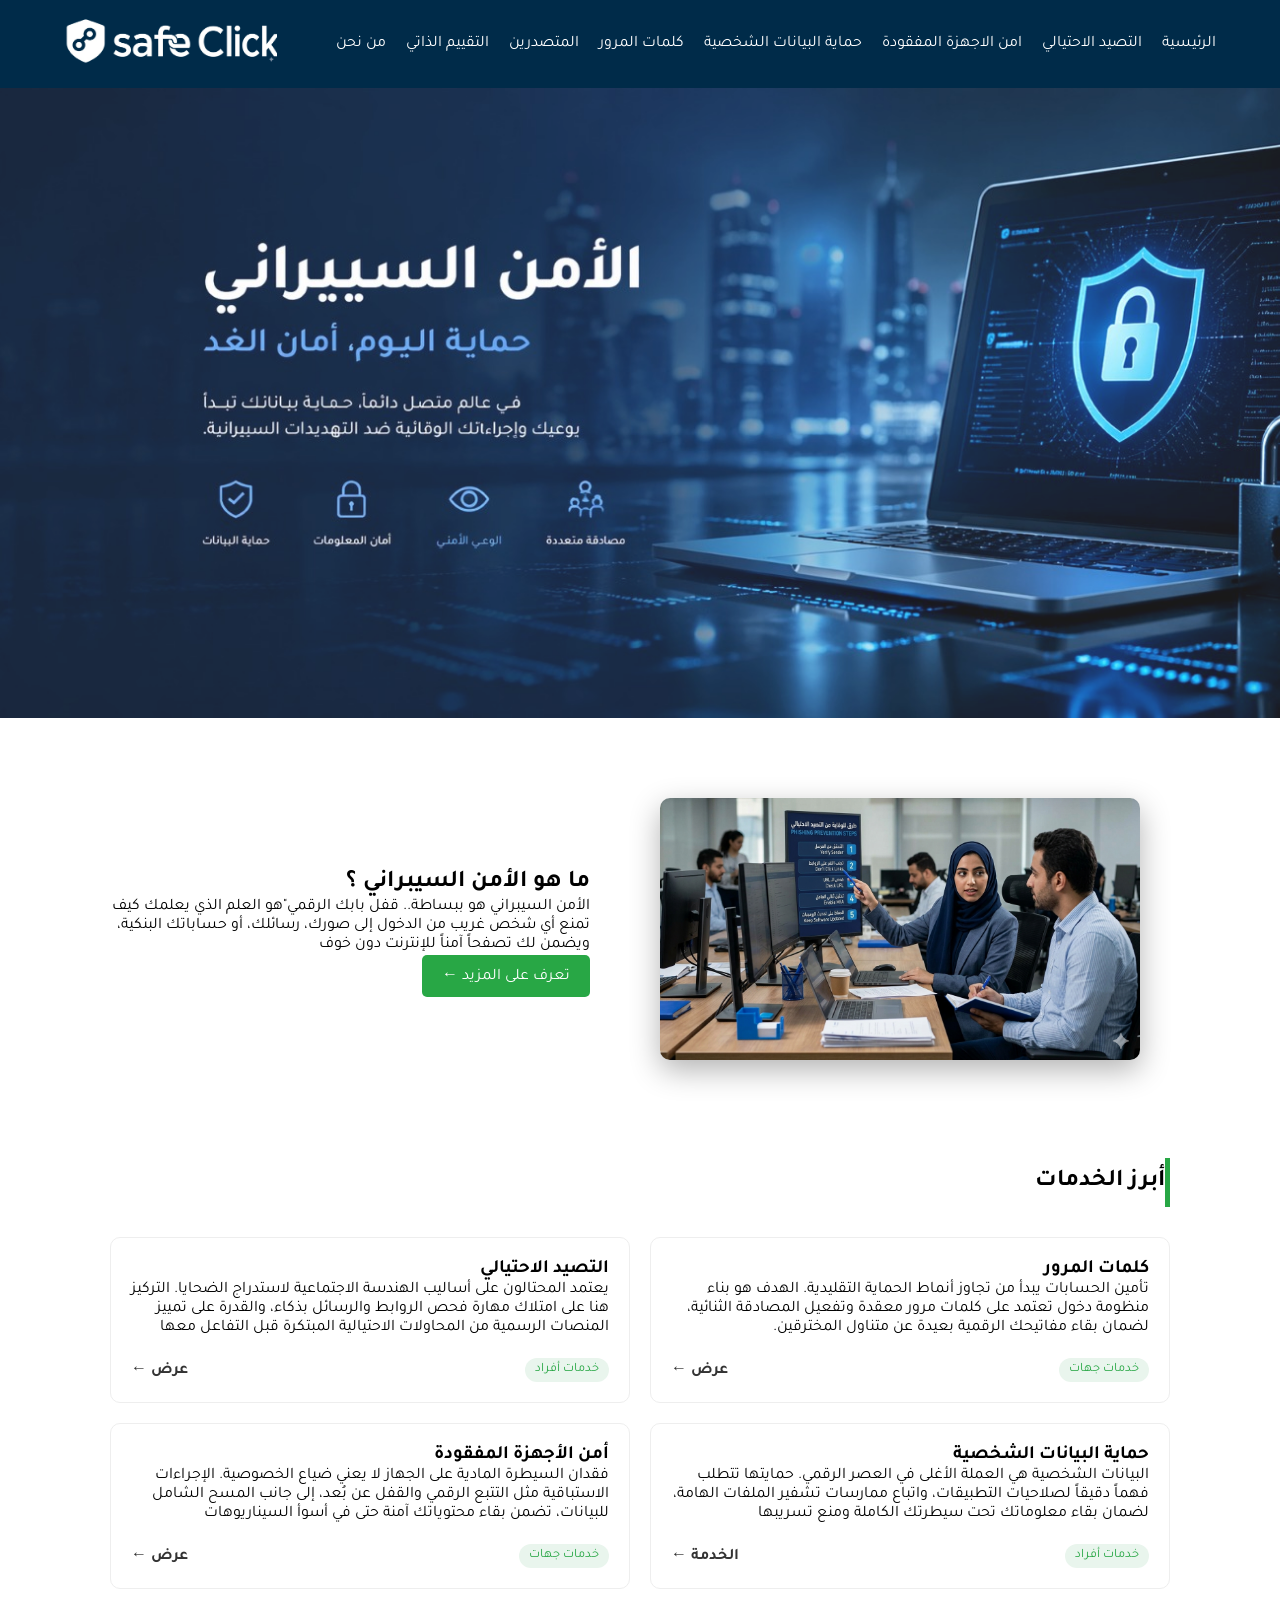
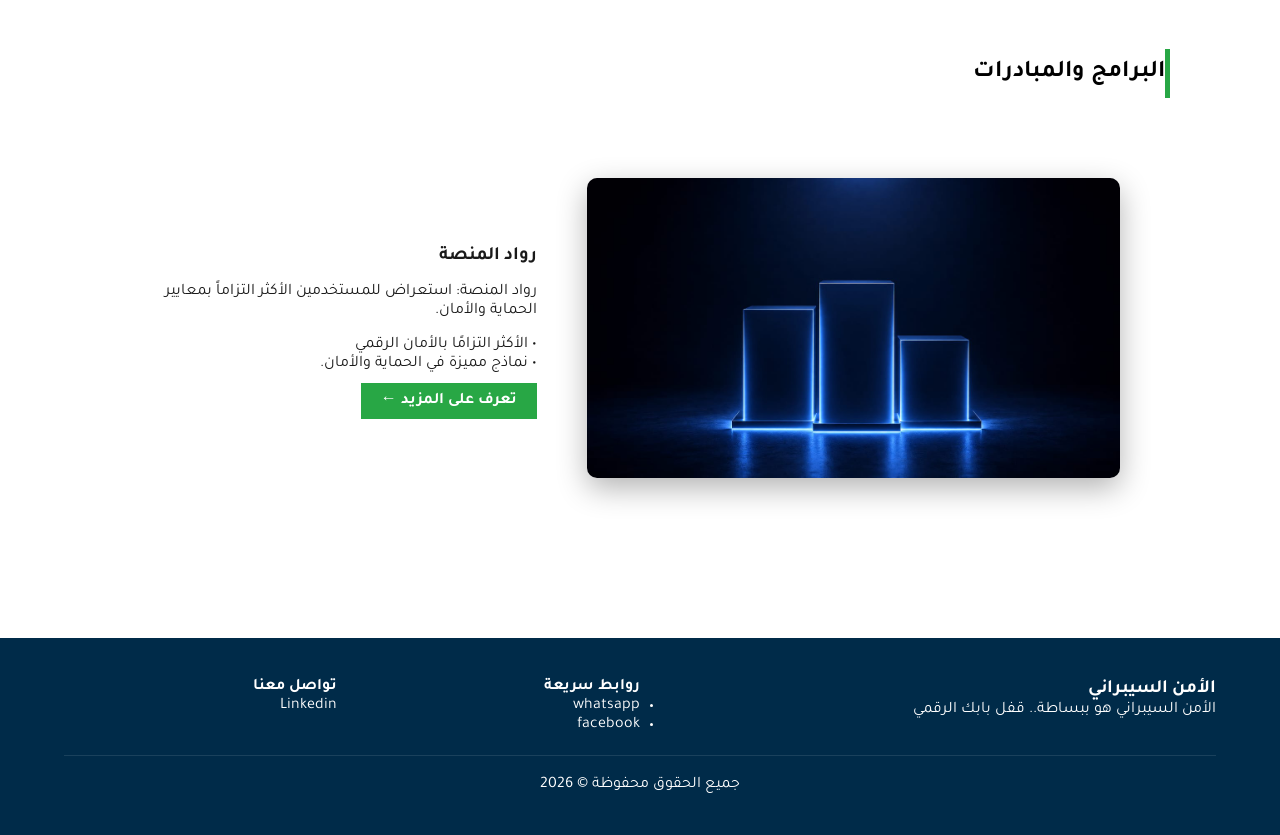
==== profile.html @ 9db830da "first clean upload" ====
<!DOCTYPE html>
<html lang="ar" dir="rtl">
<head>
    <meta charset="UTF-8">
    <meta name="viewport" content="width=device-width, initial-scale=1.0">
    <title>Safe Click | الهيئة الوطنية للأمن السيبراني</title>
    <link rel="icon" type="image/png" href="./home/hom.jpeg">
    <link rel="stylesheet" href="./profile.css">
    <link href="https://fonts.googleapis.com/css2?family=Tajawal:wght@300;500;700&display=swap" rel="stylesheet">
</head>
<body>

    <header class="main-header">
        <div class="header-container">
            
            <div class="right-header-section">
                
                
                <div class="menu-toggle" id="mobile-menu">
                    <span class="bar"></span>
                    <span class="bar"></span>
                    <span class="bar"></span>
                </div>

                <nav>
                    <ul class="nav-list" id="nav-list">
                        <li><a href="">الرئيسية</a></li>
                        <li><a href="./phishing.html">التصيد الاحتيالي</a></li>
                        <li><a href="./security.html">امن الاجهزة المفقودة</a></li>
                        <li><a href="./protection.html">  حماية البيانات الشخصية</a></li>
                        <li><a href="./passwords.html"> كلمات المرور</a></li>
                        <li><a href="./malware.html"> المتصدرين</a></li>
                        <li><a href="./activite.html"> التقييم الذاتي</a></li>
                        <li><a href="./about.html"> من  نحن</a></li>
                    </ul>
                </nav>
            </div>

            <div class="top-left-logo">
                <img src="./Gemini_Generated_Image_d83t30d83t30d83t-removebg-preview.png" alt="safe Click">
            </div>
        </div>
    </header>

    <section class="hero">
        <div class="hero-content">
           
        </div>
    </section>

    <main class="container">
        <section class="about-section">
            <div class="about-image">
                <img src="./phishing/الوقاية 2.png" alt="NCA Logo">
            </div>
            <div class="about-content">
                <h2>   ما هو الأمن السيبراني ؟ </h2>
                <p>الأمن السيبراني هو ببساطة.. قفل بابك الرقمي"هو العلم الذي يعلمك كيف تمنع أي شخص غريب من الدخول إلى صورك، رسائلك، أو حساباتك البنكية، ويضمن لك تصفحاً آمناً للإنترنت دون خوف</p>
                <a href="./Passwords.html" class="btn-green">تعرف على المزيد ←</a>
            </div>
        </section>

        <div class="section-header">
            <h2 class="section-title">أبرز الخدمات</h2>
                    </div>
        
        <div class="services-grid">
            <div class="card">
                <h3> كلمات المرور  </h3>
                <p>تأمين الحسابات يبدأ من تجاوز أنماط الحماية التقليدية. الهدف هو بناء منظومة دخول تعتمد على كلمات مرور معقدة وتفعيل المصادقة الثنائية، لضمان بقاء مفاتيحك الرقمية بعيدة عن متناول المخترقين.</p>
                <div class="card-footer">
                    <span class="tag">خدمات جهات</span>
                    <a href="./passwords.html" class="btn-more">عرض  ←</a>
                </div>
            </div>

            <div class="card">
                <h3> التصيد الاحتيالي</h3>
                <p> 
يعتمد المحتالون على أساليب الهندسة الاجتماعية لاستدراج الضحايا. التركيز هنا على امتلاك مهارة فحص الروابط والرسائل بذكاء، والقدرة على تمييز المنصات الرسمية من المحاولات الاحتيالية المبتكرة قبل التفاعل معها
</p>
                <div class="card-footer">
                    <span class="tag">خدمات أفراد</span>
                    <a href="./phishing.html" class="btn-more">عرض  ←</a>
                </div>
            </div>

            <div class="card">
                <h3>  حماية البيانات الشخصية</h3>
                <p>  البيانات الشخصية هي العملة الأغلى في العصر الرقمي. حمايتها تتطلب فهماً دقيقاً لصلاحيات التطبيقات، واتباع ممارسات تشفير الملفات الهامة، لضمان بقاء معلوماتك تحت سيطرتك الكاملة ومنع تسريبها</p>
                <div class="card-footer">
                    <span class="tag">خدمات أفراد</span>
                    <a href="./protection.html" class="btn-more"> الخدمة ←</a>
                </div>
            </div>

            <div class="card">
                <h3>  أمن الأجهزة المفقودة</h3>
                <p> فقدان السيطرة المادية على الجهاز لا يعني ضياع الخصوصية. الإجراءات الاستباقية مثل التتبع الرقمي والقفل عن بُعد، إلى جانب المسح الشامل للبيانات، تضمن بقاء محتوياتك آمنة حتى في أسوأ السيناريوهات </p>
                <div class="card-footer">
                    <span class="tag">خدمات جهات</span>
                    <a href="./security.html" class="btn-more">عرض  ←</a>
                </div>
            </div>
        </div>

        <section class="programs-section">
            <h2 class="section-title">البرامج والمبادرات</h2>
            <div class="program-box">
                <img src="./home/WhatsApp Image 2026-05-12 at 9.42.38 AM.jpeg" alt="Cyber" class="prog-img">
                <div class="prog-info">
                    <div class="prog-header">
                        <h3>   رواد المنصة</h3>
                    
                    </div>
                    <p>  رواد المنصة: استعراض للمستخدمين الأكثر التزاماً بمعايير الحماية والأمان.</p>
                    <ul class="prog-list">
                        
                        <li>الأكثر التزامًا بالأمان الرقمي </li>
                        <li> نماذج مميزة في الحماية والأمان.</li> 
                    </ul>
                    <a href="./malware.html" class="all-link">تعرف على المزيد ←</a>
                </div>
           <!-- <div>
  <a href="./chat.html" class="floating-icon" title=" chat bot">
    <img id="about" src="./chat.jpeg" alt="About">
  </a>
</div> -->
            </div>
        </section>
    </main>

    <footer class="main-footer">
        <div class="footer-container">
            <div class="footer-col">
                <h3 class="footer-logo">الأمن السيبراني</h3>

            <p> الأمن السيبراني هو ببساطة.. قفل بابك الرقمي </p>
        
            </div>
            <div class="footer-col">
                <h4>روابط سريعة</h4>
                <ul>
                 <li><a href="https://wa.me/201557120352">whatsapp </a></li>
            <li>
              <a href="https://www.facebook.com/profile.php?id=61589267420290">
                facebook</a></li>
                </ul>
            </div>
            <div class="footer-col">
                <h4>تواصل معنا</h4>
                <p>
              <a href="https://www.linkedin.com/in/safe-click-032a72406/" >
                Linkedin </a></p>
            </div>
        </div>
        <div class="footer-bottom">
            <p>جميع الحقوق محفوظة © 2026</p>
        </div>
    </footer>

    <script src="./profile.js"></script>
</body>
</html>
---- profile.css ----
:root {
  --primary-blue: #002b49;
  --accent-green: #28a745;
  --white: #ffffff;
}

* {
  margin: 0;
  padding: 0;
  box-sizing: border-box;
  font-family: 'Tajawal', sans-serif;
}

body {
  background-color: var(--white);
  direction: rtl;
}

/* --- الهيدر --- */
.main-header {
  background-color: var(--primary-blue);
  padding: 15px 5%;
  /* position: sticky; */
  top: 0;
  z-index: 1000;
}

.header-container {
  display: flex;
  justify-content: space-between;
  align-items: center;
}

.right-header-section {
  display: flex;
  align-items: center;
  gap: 40px;
}

.agency-name {
  color: white;
  font-weight: bold;
  font-size: 1.1rem;
  border-left: 1px solid rgba(255, 255, 255, 0.3);
  padding-left: 20px;
}

.nav-list {
  display: flex;
  list-style: none;
  gap: 20px;
}
.nav-list a {
  color: white;
  text-decoration: none;
  font-size: 1rem;
}

.top-left-logo img {
  height: 50px;
  
}

/* زر الجوال */
.menu-toggle {
  display: none;
  cursor: pointer;
  flex-direction: column;
  gap: 4px;
}
.menu-toggle .bar {
  width: 25px;
  height: 17px;
  background: white;
}

/* --- باقي التنسيقات --- */
.hero {
  height: 70vh;
background-image: url("./home/hom.jpeg");
  background-size: cover;
  display: flex;
  align-items: center;
  justify-content: center;
  text-align: center;
  color: white;
  opacity: 0.9;
}

.container {
  max-width: 1100px;
  margin: 50px auto;
  padding: 0 20px;
}

.about-section {
  display: flex;
  gap: 40px;
  align-items: center;
  margin-bottom: 60px;
}
.about-image {
  flex: 1;
 
  border-radius: 15px;
  padding: 30px;
}
.about-image img {
  width: 100%;
   box-shadow: 0 10px 30px rgba(0,0,0,0.3); /* ظل للصورة لتظهر فوق الأخضر */
    border-radius: 10px;
}
.about-content {
  flex: 1;
}

.btn-green {
  background: var(--accent-green);
  color: white;
  padding: 10px 20px;
  text-decoration: none;
  border-radius: 5px;
  display: inline-block;
}

.section-title {
  border-right: 5px solid var(--accent-green);
  padding-right: 15px;
  margin-bottom: 30px;
  padding: 10px 0;
}
.services-grid {
  display: grid;
  grid-template-columns: 1fr 1fr;
  gap: 20px;
}
.card {
  border: 1px solid #eee;
  padding: 20px;
  border-radius: 10px;
}
.card-footer {
  display: flex;
  justify-content: space-between;
  align-items: center;
  margin-top: 20px;
}
.tag {
  background: #e9f5ed;
  color: var(--accent-green);
  padding: 4px 10px;
  border-radius: 15px;
  font-size: 0.8rem;
}
.btn-more {
  text-decoration: none;
  color: #333;
  font-weight: bold;
}
.programs-section {
    padding: 60px 0; /* مساحة حول القسم */
}

.program-box {
  
   display: flex;
    align-items: center;
    justify-content: space-between;
    padding: 50px;
    border-radius: 0; 
    min-height: 250px;
    gap:30px;
    position: relative;
}

.prog-info {
    flex: 1;
    color: rgb(26, 26, 26); /* النص داخل الأخضر يكون أبيض */
    padding-right: 20px;
    text-align: right;
}

.prog-info h3, .prog-info p, .prog-info ul {
    margin-bottom: 15px;
}

.prog-list {
    list-style: none;
    padding: 0;
}

.prog-list li::before {
    content: "• ";
    color: rgb(20, 20, 20);
}

/* زر تعرف على المزيد داخل الصندوق الأخضر */
.prog-info .all-link {
    background: transparent;
    text-decoration: none;
    border: none;
      background: var(--accent-green);
  color: white;
  padding: 10px 20px;
  text-decoration: none;
    font-weight: bold;
    

    
   
}

.programs-section img{
   height:300px;
   
     box-shadow: 0 10px 30px rgba(0,0,0,0.3); /* ظل للصورة لتظهر فوق الأخضر */
    border-radius: 10px;
}

.main-footer {
  background: var(--primary-blue);
  color: white;
  padding: 40px 5%;
  margin-top: 50px;
}
.footer-container {
  display: grid;
  grid-template-columns: 2fr 1fr 1fr;
  gap: 30px;
}
.footer-bottom {
  text-align: center;
  padding-top: 20px;
  border-top: 1px solid rgba(255, 255, 255, 0.1);
  margin-top: 20px;
}
li a:hover {
    color: var(--accent-green);
}
.footer-col a{
  color: white;
    text-decoration: none;
}
/* .floating-icon {
            position:absolute;
            bottom:50px; 
           left: 4px;
            width: 90px;
             height: 90px; 
            animation: pulse 2s infinite;
            z-index: 1000;
        }
        #about {
            width: 100%;
             height: 100%; 
            border-radius: 50%;
            border: 3px solid white; box-shadow: 0 4px 15px rgba(0,0,0,0.2);
            object-fit: cover;
        } */
/* --- متجاوب مع الجوال --- */
@media (max-width: 768px) {
  .menu-toggle {
    display: flex;
  }
  /* .floating-icon {
            position:absolute;
            bottom:70px; 
           left:2px;
            width: 50px;
             height: 50px; 
            animation: pulse 2s infinite;
            z-index: 1000;
} */
   
  .nav-list {
    position: absolute;
    top: 12%;
    right: -100%;
    width: 100%;
    background: var(--primary-blue);
    flex-direction: column;
    padding: 20px;
    transition: 0.3s;
    z-index: 999;

  }
  .nav-list.active {
    right: 0;
    
  }
  .about-section,
  .services-grid,
  .footer-container {
    flex-direction: column;
    grid-template-columns: 1fr;
  }
  .agency-name {
    border-left: none;
  }
  .program-box img{
    width: 80vw;
    height: auto;
  }
  .program-box {
  

  flex-direction: column;
    grid-template-columns: 1fr;
    
  }
  
  .hero {
  height: 30vh;
   background-size: cover;
  

}
.menu-toggle .bar {
  width: 25px;
  height: 3px;
  background: white;
  border-radius: 5px;
}
}
li a{
    color: white;
    text-decoration: none;
}
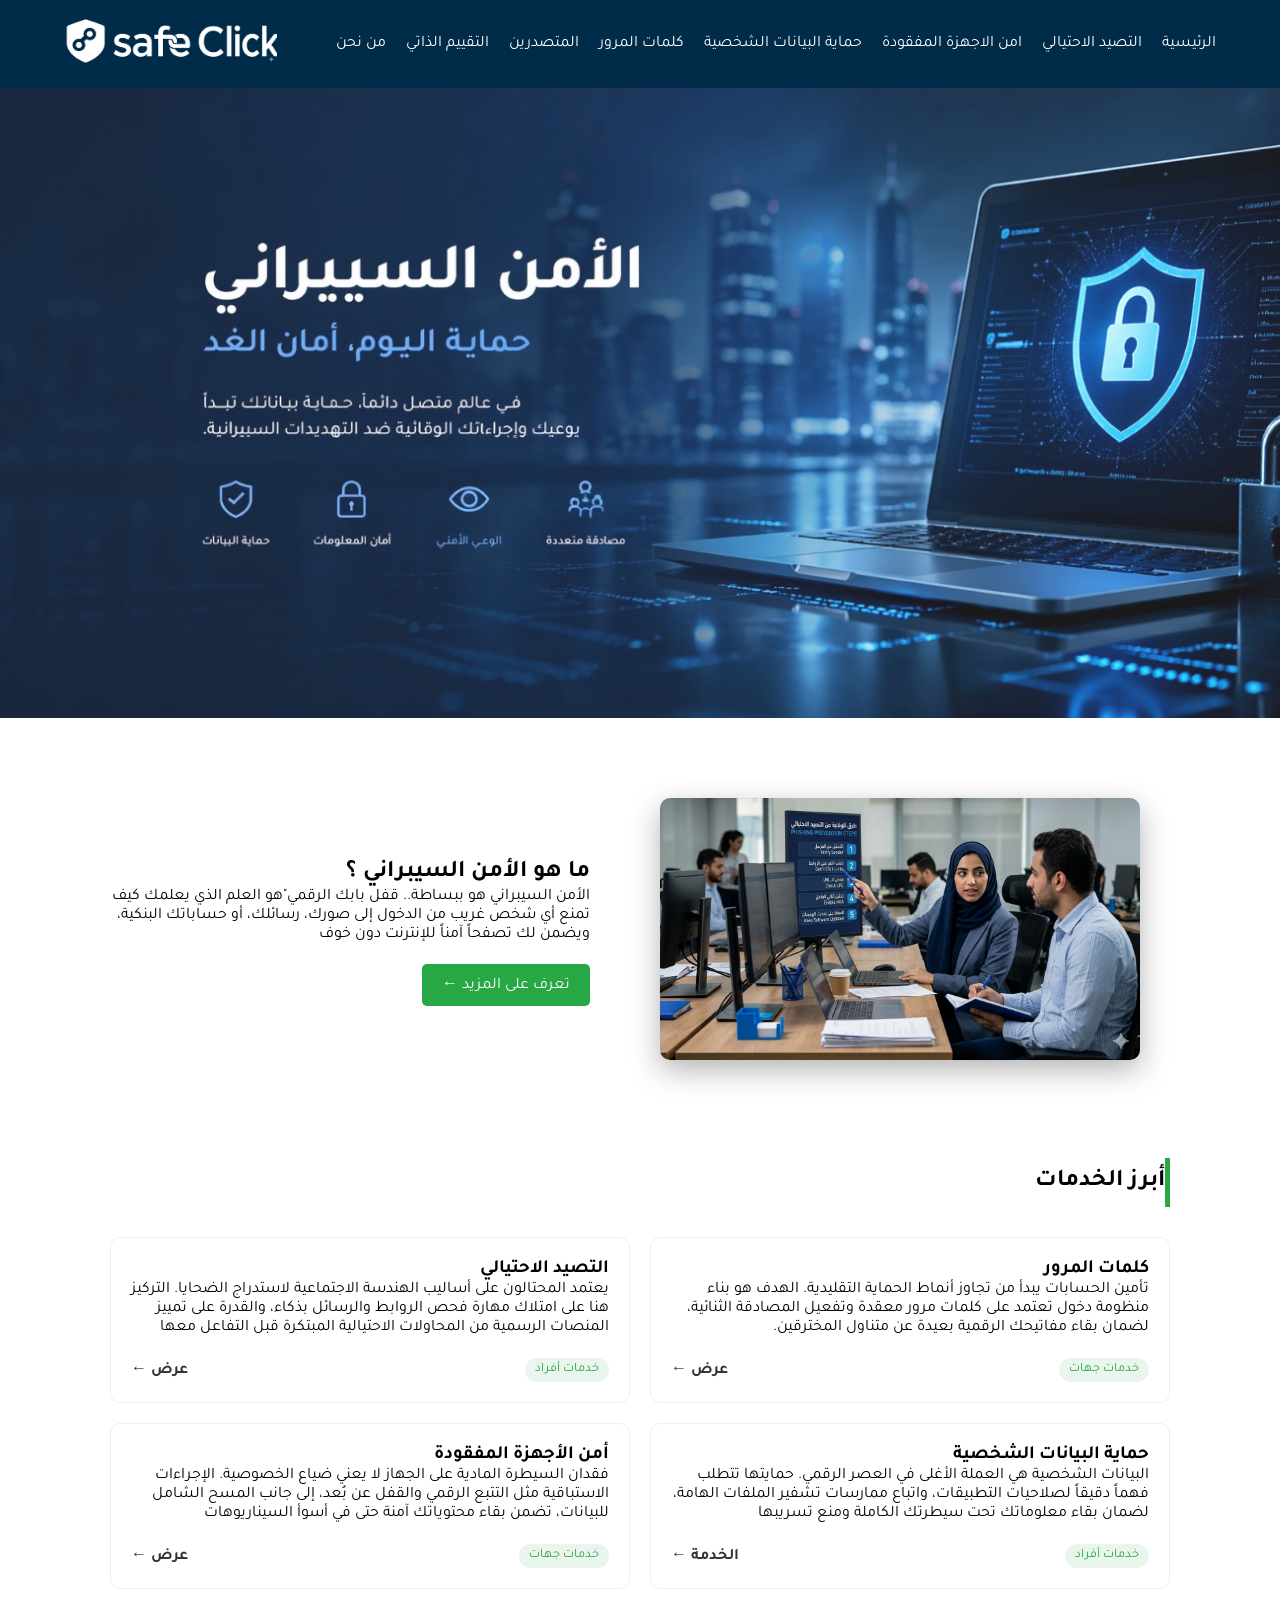
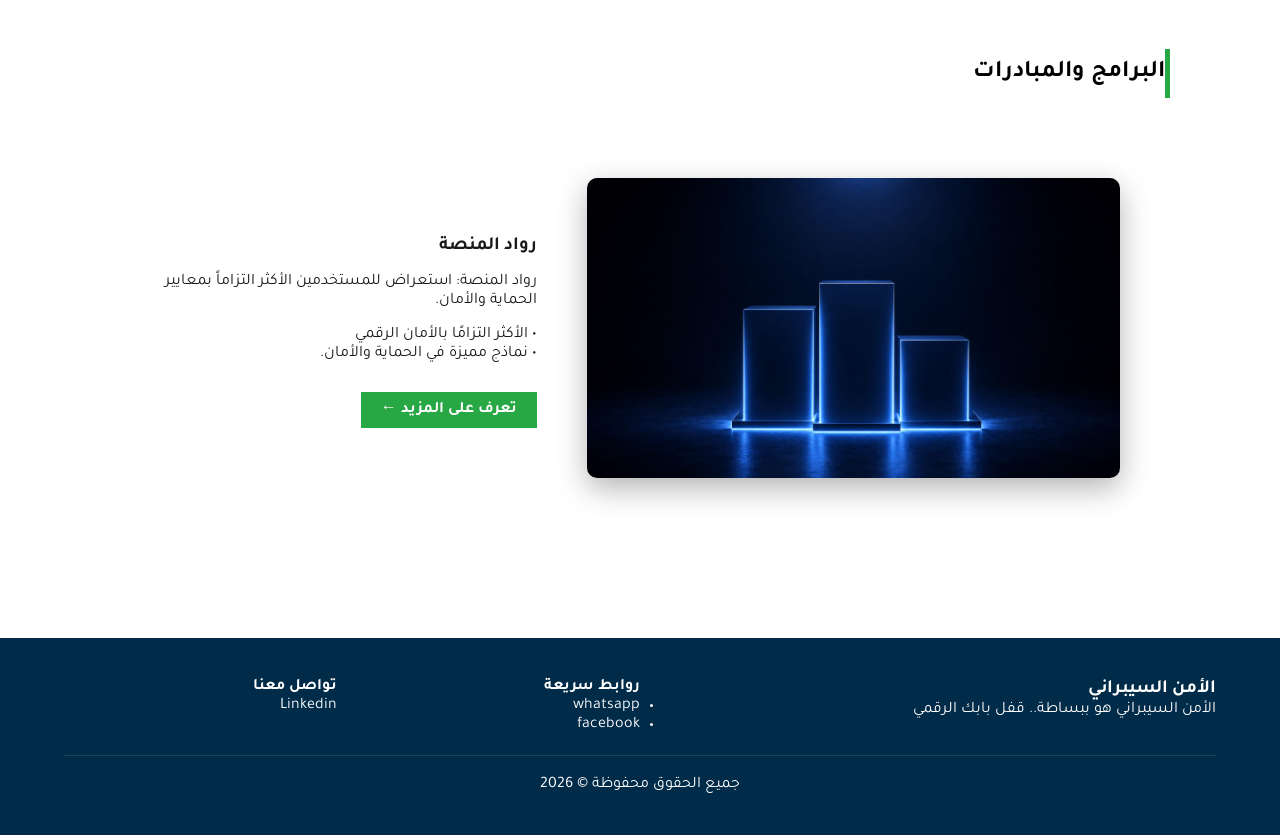
==== commit cac726f3: "update project" ====
--- a/profile.html
+++ b/profile.html
@@ -55,8 +55,8 @@
             </div>
             <div class="about-content">
                 <h2>   ما هو الأمن السيبراني ؟ </h2>
-                <p>الأمن السيبراني هو ببساطة.. قفل بابك الرقمي"هو العلم الذي يعلمك كيف تمنع أي شخص غريب من الدخول إلى صورك، رسائلك، أو حساباتك البنكية، ويضمن لك تصفحاً آمناً للإنترنت دون خوف</p>
-                <a href="./Passwords.html" class="btn-green">تعرف على المزيد ←</a>
+                <p>الأمن السيبراني هو ببساطة.. قفل بابك الرقمي"هو العلم الذي يعلمك كيف تمنع أي شخص غريب من الدخول إلى صورك، رسائلك، أو حساباتك البنكية، ويضمن لك تصفحاً آمناً للإنترنت دون خوف</p> 
+               <br> <a href="./Passwords.html" class="btn-green">تعرف على المزيد ←</a>
             </div>
         </section>
 
@@ -119,6 +119,7 @@
                         <li>الأكثر التزامًا بالأمان الرقمي </li>
                         <li> نماذج مميزة في الحماية والأمان.</li> 
                     </ul>
+                     <br>
                     <a href="./malware.html" class="all-link">تعرف على المزيد ←</a>
                 </div>
            <!-- <div>
--- a/profile.css
+++ b/profile.css
@@ -322,6 +322,7 @@
   border-radius: 5px;
 }
 }
+
 li a{
     color: white;
     text-decoration: none;
